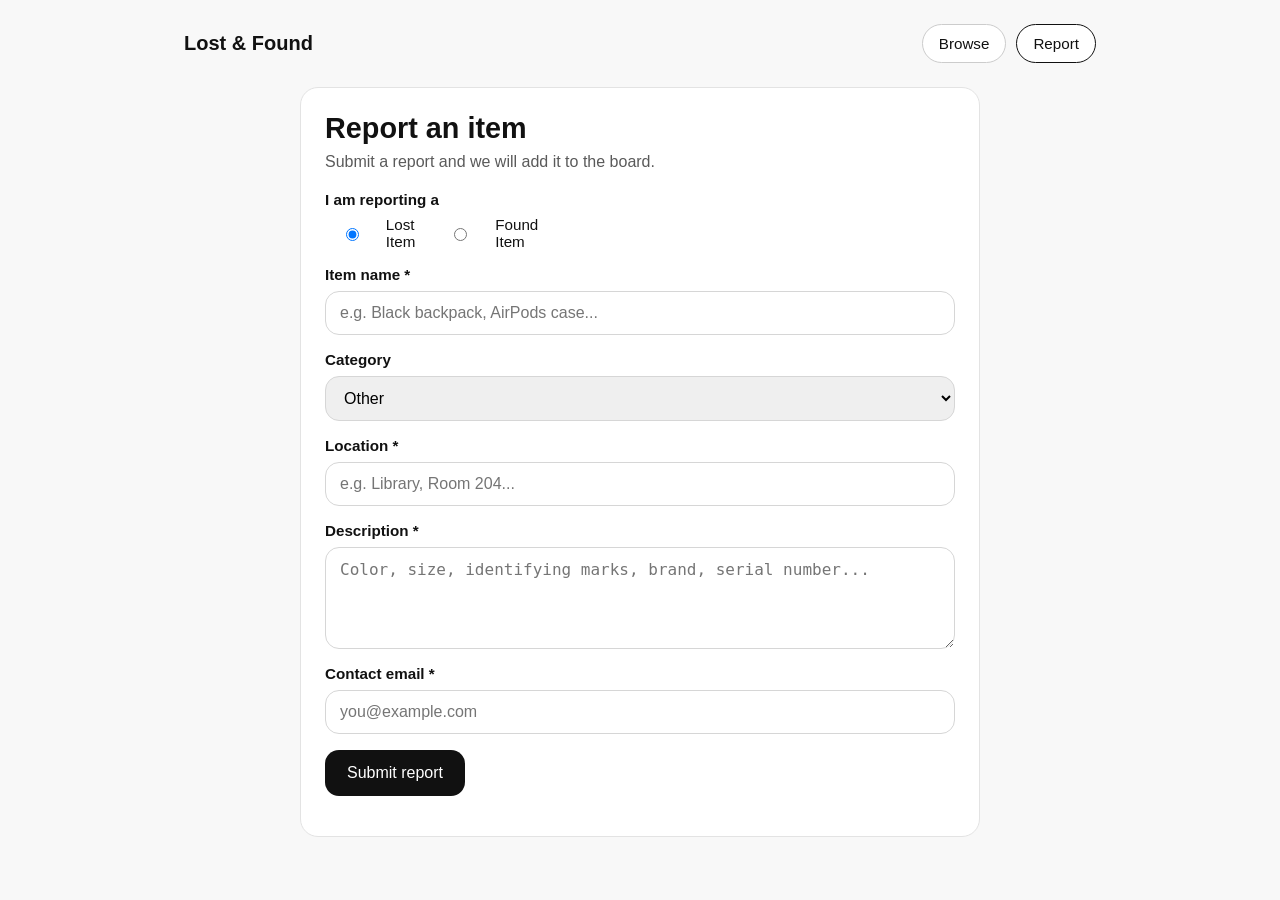
==== public/report.html @ a9d86c38 "init" ====
<!DOCTYPE html>
<html lang="en">
<head>
  <meta charset="UTF-8" />
  <meta name="viewport" content="width=device-width, initial-scale=1.0" />
  <title>Report Item - Lost & Found</title>
  <link rel="stylesheet" href="style.css" />
</head>
<body>
  <div class="page-shell">
    <header class="top-bar">
      <div class="brand">Lost & Found</div>
      <nav class="nav-buttons">
        <a class="nav-link" href="/">Browse</a>
        <a class="nav-link active" href="/report">Report</a>
      </nav>
    </header>

    <main>
      <section class="panel panel-form">
        <div class="panel-header">
          <div>
            <h1>Report an item</h1>
            <p class="subtext">Submit a report and we will add it to the board.</p>
          </div>
        </div>

        <form id="reportForm" class="report-form">
          <label class="input-group">
            <span>I am reporting a</span>
            <div class="radio-row">
              <label><input type="radio" name="type" value="Lost" checked /> Lost Item</label>
              <label><input type="radio" name="type" value="Found" /> Found Item</label>
            </div>
          </label>

          <label class="input-group">
            <span>Item name *</span>
            <input type="text" name="name" placeholder="e.g. Black backpack, AirPods case..." required />
          </label>

          <label class="input-group">
            <span>Category</span>
            <select name="category">
              <option>Other</option>
              <option>Electronics</option>
              <option>Clothing</option>
              <option>Books</option>
              <option>Accessories</option>
              <option>Sports</option>
              <option>Keys</option>
            </select>
          </label>

          <label class="input-group">
            <span>Location *</span>
            <input type="text" name="location" placeholder="e.g. Library, Room 204..." required />
          </label>

          <label class="input-group">
            <span>Description *</span>
            <textarea name="description" rows="4" placeholder="Color, size, identifying marks, brand, serial number..." required></textarea>
          </label>

          <label class="input-group">
            <span>Contact email *</span>
            <input type="email" name="email" placeholder="you@example.com" required />
          </label>

          <button class="submit-button" type="submit">Submit report</button>
          <div id="formMessage" class="form-message"></div>
        </form>
      </section>
    </main>
  </div>

  <script src="report.js"></script>
</body>
</html>
---- public/style.css ----
:root {
  color-scheme: light;
  font-family: Inter, Arial, sans-serif;
}

* {
  box-sizing: border-box;
}

body {
  margin: 0;
  min-height: 100vh;
  background: #f8f8f8;
  color: #111;
}

.page-shell {
  max-width: 960px;
  margin: 0 auto;
  padding: 24px;
}

.top-bar {
  display: flex;
  align-items: center;
  justify-content: space-between;
  gap: 12px;
  margin-bottom: 24px;
}

.brand {
  font-weight: 700;
  font-size: 1.25rem;
}

.nav-buttons {
  display: flex;
  gap: 10px;
  flex-wrap: wrap;
}

.nav-link {
  display: inline-flex;
  align-items: center;
  justify-content: center;
  padding: 10px 16px;
  border: 1px solid #ccc;
  background: #fff;
  color: #111;
  text-decoration: none;
  border-radius: 999px;
  font-size: 0.95rem;
}

.nav-link.active,
.nav-link:hover {
  border-color: #111;
  color: #111;
}

.panel {
  background: #fff;
  border-radius: 18px;
  border: 1px solid #e3e3e3;
  padding: 24px;
}

.panel-header {
  display: flex;
  justify-content: space-between;
  gap: 20px;
  align-items: flex-start;
  margin-bottom: 20px;
}

.panel-header h1 {
  margin: 0;
  font-size: 1.8rem;
}

.subtext {
  margin: 8px 0 0;
  color: #5a5a5a;
  max-width: 540px;
}

.status-pill {
  padding: 8px 14px;
  border-radius: 999px;
  background: #f3f3f3;
  font-size: 0.9rem;
  color: #444;
}

.filters-row,
.category-row {
  display: flex;
  flex-wrap: wrap;
  gap: 10px;
  margin-bottom: 16px;
}

.filter-button,
.category-button {
  border: 1px solid #d1d1d1;
  background: #fff;
  color: #111;
  padding: 10px 14px;
  border-radius: 999px;
  cursor: pointer;
  font-size: 0.95rem;
}

.filter-button.active,
.category-button.active {
  background: #111;
  color: #fff;
  border-color: #111;
}

#searchInput {
  flex: 1;
  min-width: 240px;
  padding: 12px 14px;
  border: 1px solid #dcdcdc;
  border-radius: 14px;
  font-size: 1rem;
}

.item-count {
  margin: 10px 0 14px;
  color: #444;
  font-size: 0.95rem;
}

.cards-grid {
  display: grid;
  gap: 18px;
}

.card {
  padding: 18px;
  border-radius: 20px;
  border: 1px solid #e3e3e3;
  background: #fff;
}

.card-title {
  margin: 0;
  font-size: 1.1rem;
  font-weight: 600;
}

.card-meta {
  display: flex;
  flex-wrap: wrap;
  gap: 10px;
  margin: 12px 0 10px;
  color: #5a5a5a;
  font-size: 0.9rem;
}

.label {
  padding: 5px 10px;
  border-radius: 999px;
  font-size: 0.76rem;
  font-weight: 700;
}

.label.lost {
  color: #a31f1f;
  background: #fdecea;
  border: 1px solid #f3c6c6;
}

.label.found {
  color: #1e663a;
  background: #ecf8f0;
  border: 1px solid #b6e3c8;
}

.card-description,
.card-location {
  margin: 8px 0;
  color: #4b4b4b;
  font-size: 0.95rem;
  line-height: 1.5;
}

.card-footer {
  display: flex;
  flex-wrap: wrap;
  gap: 12px;
  color: #6b6b6b;
  font-size: 0.9rem;
}

.panel-form {
  max-width: 680px;
  margin: 0 auto;
}

.report-form {
  display: grid;
  gap: 16px;
}

.input-group {
  display: grid;
  gap: 8px;
  font-size: 0.95rem;
}

.input-group span {
  font-weight: 600;
}

.input-group input,
.input-group textarea,
.input-group select {
  width: 100%;
  padding: 12px 14px;
  border-radius: 14px;
  border: 1px solid #d6d6d6;
  font-size: 1rem;
  outline: none;
}

.input-group textarea {
  resize: vertical;
}

.radio-row {
  display: flex;
  gap: 16px;
  flex-wrap: wrap;
}

.radio-row label {
  display: inline-flex;
  align-items: center;
  gap: 8px;
  font-weight: 500;
}

.submit-button {
  width: fit-content;
  padding: 14px 22px;
  border: none;
  border-radius: 14px;
  background: #111;
  color: #fff;
  font-size: 1rem;
  cursor: pointer;
}

.submit-button:hover {
  opacity: 0.95;
}

.form-message {
  color: #1e663a;
  font-size: 0.95rem;
}

@media (min-width: 720px) {
  .cards-grid {
    grid-template-columns: repeat(2, minmax(0, 1fr));
  }
}

@media (max-width: 640px) {
  .page-shell {
    padding: 16px;
  }
  .panel-header {
    flex-direction: column;
    align-items: stretch;
  }
  .filters-row,
  .category-row,
  .card-footer {
    flex-direction: column;
    align-items: stretch;
  }
}
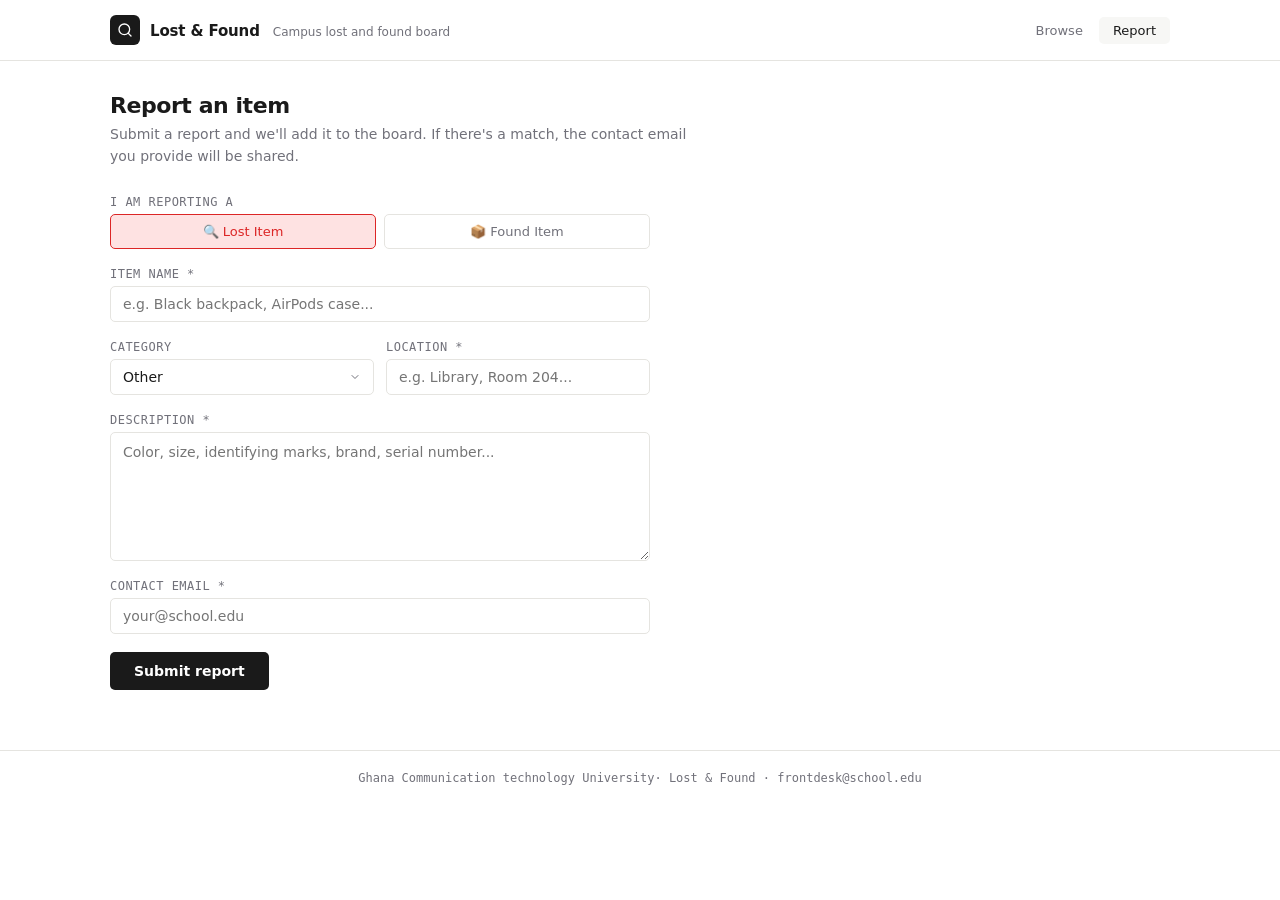
==== commit 215b555a: "final" ====
--- a/public/report.html
+++ b/public/report.html
@@ -7,41 +7,53 @@
   <link rel="stylesheet" href="style.css" />
 </head>
 <body>
-  <div class="page-shell">
-    <header class="top-bar">
-      <div class="brand">Lost & Found</div>
-      <nav class="nav-buttons">
+  <header class="site-header">
+    <div class="header-inner">
+      <div class="brand">
+        <div class="brand-icon">
+          <svg viewBox="0 0 24 24" fill="none" stroke="currentColor" stroke-width="2" stroke-linecap="round" stroke-linejoin="round">
+            <circle cx="11" cy="11" r="8" /><line x1="21" y1="21" x2="16.65" y2="16.65" />
+          </svg>
+        </div>
+        <div>
+          <span class="brand-name">Lost &amp; Found</span>
+          <span class="brand-sub">Campus lost and found board</span>
+        </div>
+      </div>
+      <nav class="top-nav">
         <a class="nav-link" href="/">Browse</a>
         <a class="nav-link active" href="/report">Report</a>
       </nav>
-    </header>
+    </div>
+  </header>
 
-    <main>
-      <section class="panel panel-form">
-        <div class="panel-header">
-          <div>
-            <h1>Report an item</h1>
-            <p class="subtext">Submit a report and we will add it to the board.</p>
+  <main class="page-main">
+    <div class="form-wrap">
+      <div class="form-header">
+        <h1>Report an item</h1>
+        <p>Submit a report and we'll add it to the board. If there's a match, the contact email you provide will be shared.</p>
+      </div>
+
+      <form id="reportForm" class="report-form">
+        <div class="field">
+          <span class="field-label">I am reporting a</span>
+          <div class="toggle-row">
+            <button type="button" class="toggle-btn active" data-value="Lost">🔍 Lost Item</button>
+            <button type="button" class="toggle-btn" data-value="Found">📦 Found Item</button>
           </div>
+          <input type="hidden" name="type" value="Lost" />
         </div>
 
-        <form id="reportForm" class="report-form">
-          <label class="input-group">
-            <span>I am reporting a</span>
-            <div class="radio-row">
-              <label><input type="radio" name="type" value="Lost" checked /> Lost Item</label>
-              <label><input type="radio" name="type" value="Found" /> Found Item</label>
-            </div>
-          </label>
+        <div class="field" id="fieldName">
+          <label class="field-label" for="itemName">Item name *</label>
+          <input id="itemName" name="name" type="text" placeholder="e.g. Black backpack, AirPods case..." required />
+          <span class="field-error hidden">Required</span>
+        </div>
 
-          <label class="input-group">
-            <span>Item name *</span>
-            <input type="text" name="name" placeholder="e.g. Black backpack, AirPods case..." required />
-          </label>
-
-          <label class="input-group">
-            <span>Category</span>
-            <select name="category">
+        <div class="field-row-2">
+          <div class="field">
+            <label class="field-label" for="category">Category</label>
+            <select id="category" name="category">
               <option>Other</option>
               <option>Electronics</option>
               <option>Clothing</option>
@@ -50,29 +62,48 @@
               <option>Sports</option>
               <option>Keys</option>
             </select>
-          </label>
+          </div>
+          <div class="field" id="fieldLocation">
+            <label class="field-label" for="location">Location *</label>
+            <input id="location" name="location" type="text" placeholder="e.g. Library, Room 204..." required />
+            <span class="field-error hidden">Required</span>
+          </div>
+        </div>
 
-          <label class="input-group">
-            <span>Location *</span>
-            <input type="text" name="location" placeholder="e.g. Library, Room 204..." required />
-          </label>
+        <div class="field" id="fieldDescription">
+          <label class="field-label" for="description">Description *</label>
+          <textarea id="description" name="description" rows="5" placeholder="Color, size, identifying marks, brand, serial number..." required></textarea>
+          <span class="field-error hidden">Required</span>
+        </div>
 
-          <label class="input-group">
-            <span>Description *</span>
-            <textarea name="description" rows="4" placeholder="Color, size, identifying marks, brand, serial number..." required></textarea>
-          </label>
+        <div class="field" id="fieldEmail">
+          <label class="field-label" for="email">Contact email *</label>
+          <input id="email" name="email" type="email" placeholder="your@school.edu" required />
+          <span class="field-error hidden">Required</span>
+        </div>
 
-          <label class="input-group">
-            <span>Contact email *</span>
-            <input type="email" name="email" placeholder="you@example.com" required />
-          </label>
+        <button class="submit-btn" type="submit">Submit report</button>
+        <p id="formError" class="form-error hidden"></p>
+      </form>
 
-          <button class="submit-button" type="submit">Submit report</button>
-          <div id="formMessage" class="form-message"></div>
-        </form>
-      </section>
-    </main>
-  </div>
+      <div id="successState" class="success-state hidden">
+        <div class="success-icon">
+          <svg viewBox="0 0 24 24" fill="none" stroke="currentColor" stroke-width="2.5" stroke-linecap="round" stroke-linejoin="round">
+            <polyline points="20 6 9 17 4 12" />
+          </svg>
+        </div>
+        <div>
+          <h3>Report submitted</h3>
+          <p>Your item has been added to the board. Someone will be in touch if there's a match.</p>
+        </div>
+        <button type="button" class="success-again" id="submitAnother">Submit another</button>
+      </div>
+    </div>
+  </main>
+
+  <footer class="site-footer">
+    <p>Ghana Communication technology University· Lost &amp; Found · frontdesk@school.edu</p>
+  </footer>
 
   <script src="report.js"></script>
 </body>
--- a/public/style.css
+++ b/public/style.css
@@ -1,6 +1,20 @@
+@import url('https://fonts.googleapis.com/css2?family=Instrument+Sans:wght@400;500;600;700&display=swap');
+@import url('https://fonts.googleapis.com/css2?family=DM+Mono:wght@400;500&display=swap');
+
 :root {
   color-scheme: light;
-  font-family: Inter, Arial, sans-serif;
+  --font-sans: 'Instrument Sans', system-ui, -apple-system, sans-serif;
+  --font-mono: 'DM Mono', ui-monospace, monospace;
+  --color-background: #ffffff;
+  --color-foreground: #1a1a1a;
+  --color-card: #f7f7f5;
+  --color-border: #e5e4e0;
+  --color-muted: #71717a;
+  --color-accent: #d97706;
+  --color-found: #16a34a;
+  --color-found-light: #dcfce7;
+  --color-lost: #dc2626;
+  --color-lost-light: #fee2e2;
 }
 
 * {
@@ -10,277 +24,649 @@
 body {
   margin: 0;
   min-height: 100vh;
-  background: #f8f8f8;
-  color: #111;
-}
-
-.page-shell {
-  max-width: 960px;
+  font-family: var(--font-sans);
+  background: var(--color-background);
+  color: var(--color-foreground);
+  -webkit-font-smoothing: antialiased;
+}
+
+button,
+input,
+select,
+textarea {
+  font: inherit;
+  color: inherit;
+}
+
+a {
+  color: inherit;
+}
+
+::-webkit-scrollbar { width: 4px; height: 4px; }
+::-webkit-scrollbar-track { background: transparent; }
+::-webkit-scrollbar-thumb { background: #d4d4d0; border-radius: 2px; }
+::-webkit-scrollbar-thumb:hover { background: #a3a39f; }
+
+/* ---------- Header ---------- */
+
+.site-header {
+  position: sticky;
+  top: 0;
+  z-index: 50;
+  background: #ffffff;
+  border-bottom: 1px solid var(--color-border);
+}
+
+.header-inner {
+  max-width: 1100px;
   margin: 0 auto;
-  padding: 24px;
-}
-
-.top-bar {
+  padding: 0 20px;
+  height: 60px;
   display: flex;
   align-items: center;
   justify-content: space-between;
+}
+
+.brand {
+  display: flex;
+  align-items: center;
+  gap: 10px;
+}
+
+.brand-icon {
+  width: 30px;
+  height: 30px;
+  border-radius: 6px;
+  background: var(--color-foreground);
+  display: flex;
+  align-items: center;
+  justify-content: center;
+  flex-shrink: 0;
+}
+
+.brand-icon svg {
+  width: 16px;
+  height: 16px;
+  stroke: #ffffff;
+}
+
+.brand-name {
+  font-size: 15px;
+  font-weight: 700;
+  letter-spacing: -0.01em;
+}
+
+.brand-sub {
+  font-size: 12px;
+  color: var(--color-muted);
+  margin-left: 8px;
+}
+
+@media (max-width: 560px) {
+  .brand-sub { display: none; }
+}
+
+.top-nav {
+  display: flex;
+  gap: 2px;
+}
+
+.nav-link {
+  padding: 6px 14px;
+  font-size: 13px;
+  font-weight: 500;
+  border-radius: 5px;
+  text-decoration: none;
+  color: var(--color-muted);
+  transition: background 0.15s, color 0.15s;
+}
+
+.nav-link.active {
+  background: var(--color-card);
+  color: var(--color-foreground);
+}
+
+.nav-link:hover:not(.active) {
+  color: var(--color-foreground);
+}
+
+/* ---------- Main ---------- */
+
+.page-main {
+  max-width: 1100px;
+  margin: 0 auto;
+  padding: 32px 20px 60px;
+}
+
+/* ---------- Stats row ---------- */
+
+.stats-row {
+  display: flex;
+  gap: 10px;
+  margin-bottom: 28px;
+  flex-wrap: wrap;
+}
+
+.stat-btn {
+  display: flex;
+  align-items: center;
+  gap: 8px;
+  padding: 8px 14px;
+  border-radius: 6px;
+  border: 1px solid var(--color-border);
+  background: #ffffff;
+  cursor: pointer;
+  transition: all 0.15s;
+}
+
+.stat-btn span {
+  font-size: 13px;
+  font-weight: 500;
+  color: var(--color-muted);
+}
+
+.stat-btn .count {
+  font-family: var(--font-mono);
+  font-size: 11px;
+  font-weight: 500;
+  padding: 1px 6px;
+  border-radius: 10px;
+  background: var(--color-card);
+  color: var(--color-muted);
+  transition: all 0.15s;
+}
+
+.stat-btn.active[data-filter="all"] {
+  border-color: var(--color-foreground);
+  background: var(--color-card);
+}
+.stat-btn.active[data-filter="all"] span { color: var(--color-foreground); }
+.stat-btn.active[data-filter="all"] .count { background: var(--color-foreground); color: #fff; }
+
+.stat-btn.active[data-filter="Lost"] {
+  border-color: var(--color-lost);
+  background: var(--color-lost-light);
+}
+.stat-btn.active[data-filter="Lost"] span { color: var(--color-lost); }
+.stat-btn.active[data-filter="Lost"] .count { background: var(--color-lost); color: #fff; }
+
+.stat-btn.active[data-filter="Found"] {
+  border-color: var(--color-found);
+  background: var(--color-found-light);
+}
+.stat-btn.active[data-filter="Found"] span { color: var(--color-found); }
+.stat-btn.active[data-filter="Found"] .count { background: var(--color-found); color: #fff; }
+
+/* ---------- Search + category filters ---------- */
+
+.filters-row {
+  display: flex;
+  gap: 10px;
+  margin-bottom: 20px;
+  flex-wrap: wrap;
+}
+
+.search-box {
+  flex: 1 1 200px;
+  position: relative;
+  min-width: 180px;
+}
+
+.search-box .icon-search {
+  position: absolute;
+  left: 10px;
+  top: 50%;
+  transform: translateY(-50%);
+  width: 14px;
+  height: 14px;
+  stroke: var(--color-muted);
+  pointer-events: none;
+}
+
+.search-box input {
+  width: 100%;
+  padding: 9px 12px 9px 32px;
+  font-size: 13px;
+  border: 1px solid var(--color-border);
+  border-radius: 5px;
+  background: #ffffff;
+  outline: none;
+  transition: border-color 0.15s;
+}
+
+.search-box input:focus {
+  border-color: #a3a3a3;
+}
+
+.category-row {
+  display: flex;
+  gap: 6px;
+  flex-wrap: wrap;
+}
+
+.category-btn {
+  padding: 7px 12px;
+  font-size: 12px;
+  font-weight: 500;
+  border: 1px solid var(--color-border);
+  border-radius: 4px;
+  background: #ffffff;
+  color: var(--color-muted);
+  cursor: pointer;
+  transition: all 0.12s;
+}
+
+.category-btn.active {
+  border-color: var(--color-foreground);
+  background: var(--color-foreground);
+  color: #ffffff;
+}
+
+/* ---------- Results ---------- */
+
+.results-copy {
+  font-family: var(--font-mono);
+  font-size: 12px;
+  color: var(--color-muted);
+  margin-bottom: 16px;
+}
+
+.items-grid {
+  display: grid;
+  grid-template-columns: repeat(auto-fill, minmax(260px, 1fr));
+  gap: 14px;
+}
+
+.card {
+  background: #ffffff;
+  border: 1px solid var(--color-border);
+  border-radius: 6px;
+  padding: 20px;
+  display: flex;
+  flex-direction: column;
+  gap: 10px;
+  cursor: pointer;
+  transition: box-shadow 0.15s ease;
+}
+
+.card:hover {
+  box-shadow: 0 2px 12px rgba(0, 0, 0, 0.07);
+}
+
+.card-top {
+  display: flex;
+  justify-content: space-between;
+  align-items: flex-start;
+  gap: 8px;
+}
+
+.card-title {
+  margin: 0;
+  font-size: 15px;
+  font-weight: 600;
+  line-height: 1.3;
+}
+
+.badge {
+  font-family: var(--font-mono);
+  font-size: 10px;
+  letter-spacing: 0.08em;
+  font-weight: 500;
+  padding: 2px 7px;
+  border-radius: 3px;
+  text-transform: uppercase;
+  white-space: nowrap;
+}
+
+.badge.found { background: var(--color-found-light); color: var(--color-found); }
+.badge.lost { background: var(--color-lost-light); color: var(--color-lost); }
+
+.tag-row {
+  display: flex;
+  gap: 6px;
+  flex-wrap: wrap;
+}
+
+.tag-pill {
+  font-family: var(--font-mono);
+  font-size: 10px;
+  letter-spacing: 0.06em;
+  padding: 2px 6px;
+  border-radius: 3px;
+  background: var(--color-card);
+  color: var(--color-muted);
+  border: 1px solid var(--color-border);
+}
+
+.card-meta {
+  display: flex;
+  flex-direction: column;
+  gap: 3px;
+}
+
+.meta-row {
+  font-size: 12px;
+  color: var(--color-muted);
+  margin: 0;
+  display: flex;
+  align-items: center;
+  gap: 5px;
+}
+
+.meta-row svg {
+  width: 11px;
+  height: 11px;
+  flex-shrink: 0;
+}
+
+.meta-date {
+  font-family: var(--font-mono);
+  letter-spacing: 0.02em;
+  text-transform: uppercase;
+}
+
+.card-details {
+  display: none;
+  flex-direction: column;
+  gap: 8px;
+  border-top: 1px solid var(--color-border);
+  padding-top: 12px;
+}
+
+.card.expanded .card-details {
+  display: flex;
+}
+
+.card-description {
+  font-size: 13px;
+  line-height: 1.55;
+  margin: 0;
+  color: #3a3a3a;
+}
+
+.card-contact {
+  font-size: 12px;
+  color: var(--color-accent);
+  font-family: var(--font-mono);
+  text-decoration: none;
+  display: inline-flex;
+  align-items: center;
+  gap: 4px;
+}
+
+.card-contact svg {
+  width: 11px;
+  height: 11px;
+}
+
+.card-hint {
+  font-size: 11px;
+  color: #b0b0aa;
+  margin: 0;
+  letter-spacing: 0.02em;
+}
+
+/* ---------- Empty state ---------- */
+
+.empty-state {
+  text-align: center;
+  padding: 64px 24px;
+  color: var(--color-muted);
+}
+
+.empty-state svg {
+  width: 36px;
+  height: 36px;
+  opacity: 0.4;
+  margin: 0 auto 14px;
+  display: block;
+}
+
+.empty-state p {
+  font-size: 14px;
+  margin: 0;
+}
+
+.empty-state button {
+  margin-top: 12px;
+  font-size: 12px;
+  color: var(--color-accent);
+  background: none;
+  border: none;
+  cursor: pointer;
+}
+
+/* ---------- Report form ---------- */
+
+.form-wrap {
+  max-width: 600px;
+}
+
+.form-header {
+  margin-bottom: 28px;
+}
+
+.form-header h1 {
+  font-size: 22px;
+  font-weight: 700;
+  margin: 0 0 6px;
+  letter-spacing: -0.02em;
+}
+
+.form-header p {
+  font-size: 14px;
+  color: var(--color-muted);
+  margin: 0;
+  line-height: 1.55;
+}
+
+.report-form {
+  display: flex;
+  flex-direction: column;
+  gap: 18px;
+  max-width: 540px;
+}
+
+.field {
+  display: flex;
+  flex-direction: column;
+}
+
+.field-label {
+  display: block;
+  font-size: 12px;
+  font-weight: 500;
+  color: var(--color-muted);
+  margin-bottom: 5px;
+  letter-spacing: 0.04em;
+  font-family: var(--font-mono);
+  text-transform: uppercase;
+}
+
+.field input,
+.field select,
+.field textarea {
+  width: 100%;
+  padding: 9px 12px;
+  font-size: 14px;
+  border: 1px solid var(--color-border);
+  border-radius: 5px;
+  background: #ffffff;
+  outline: none;
+  transition: border-color 0.15s;
+}
+
+.field input:focus,
+.field select:focus,
+.field textarea:focus {
+  border-color: #a3a3a3;
+}
+
+.field select {
+  appearance: none;
+  cursor: pointer;
+  background-image: url("data:image/svg+xml,%3Csvg xmlns='http://www.w3.org/2000/svg' width='12' height='12' viewBox='0 0 24 24' fill='none' stroke='%2371717a' stroke-width='2' stroke-linecap='round' stroke-linejoin='round'%3E%3Cpolyline points='6 9 12 15 18 9'%3E%3C/polyline%3E%3C/svg%3E");
+  background-repeat: no-repeat;
+  background-position: right 12px center;
+  padding-right: 30px;
+}
+
+.field textarea {
+  resize: vertical;
+  min-height: 88px;
+  line-height: 1.55;
+}
+
+.field.has-error input,
+.field.has-error textarea {
+  border-color: var(--color-lost);
+}
+
+.field-error {
+  font-size: 11px;
+  color: var(--color-lost);
+  margin-top: 3px;
+}
+
+.field-row-2 {
+  display: grid;
+  grid-template-columns: 1fr 1fr;
   gap: 12px;
-  margin-bottom: 24px;
-}
-
-.brand {
-  font-weight: 700;
-  font-size: 1.25rem;
-}
-
-.nav-buttons {
-  display: flex;
-  gap: 10px;
-  flex-wrap: wrap;
-}
-
-.nav-link {
-  display: inline-flex;
+}
+
+.toggle-row {
+  display: flex;
+  gap: 8px;
+}
+
+.toggle-btn {
+  flex: 1;
+  padding: 9px;
+  font-size: 13px;
+  font-weight: 500;
+  border: 1px solid var(--color-border);
+  border-radius: 5px;
+  background: #ffffff;
+  color: var(--color-muted);
+  cursor: pointer;
+  transition: all 0.15s;
+}
+
+.toggle-btn.active[data-value="Lost"] {
+  border-color: var(--color-lost);
+  background: var(--color-lost-light);
+  color: var(--color-lost);
+}
+
+.toggle-btn.active[data-value="Found"] {
+  border-color: var(--color-found);
+  background: var(--color-found-light);
+  color: var(--color-found);
+}
+
+.submit-btn {
+  align-self: flex-start;
+  padding: 11px 24px;
+  font-size: 14px;
+  font-weight: 600;
+  background: var(--color-foreground);
+  color: #ffffff;
+  border: none;
+  border-radius: 5px;
+  cursor: pointer;
+  transition: opacity 0.15s;
+}
+
+.submit-btn:hover {
+  opacity: 0.8;
+}
+
+.submit-btn:disabled {
+  opacity: 0.5;
+  cursor: default;
+}
+
+.form-error {
+  font-size: 12px;
+  color: var(--color-lost);
+  margin: 0;
+}
+
+/* ---------- Success state ---------- */
+
+.success-state {
+  text-align: center;
+  padding: 60px 24px;
+  display: flex;
+  flex-direction: column;
+  align-items: center;
+  gap: 16px;
+}
+
+.success-icon {
+  width: 48px;
+  height: 48px;
+  border-radius: 50%;
+  background: var(--color-found-light);
+  display: flex;
   align-items: center;
   justify-content: center;
-  padding: 10px 16px;
-  border: 1px solid #ccc;
-  background: #fff;
-  color: #111;
-  text-decoration: none;
-  border-radius: 999px;
-  font-size: 0.95rem;
-}
-
-.nav-link.active,
-.nav-link:hover {
-  border-color: #111;
-  color: #111;
-}
-
-.panel {
-  background: #fff;
-  border-radius: 18px;
-  border: 1px solid #e3e3e3;
-  padding: 24px;
-}
-
-.panel-header {
-  display: flex;
-  justify-content: space-between;
-  gap: 20px;
-  align-items: flex-start;
-  margin-bottom: 20px;
-}
-
-.panel-header h1 {
-  margin: 0;
-  font-size: 1.8rem;
-}
-
-.subtext {
-  margin: 8px 0 0;
-  color: #5a5a5a;
-  max-width: 540px;
-}
-
-.status-pill {
-  padding: 8px 14px;
-  border-radius: 999px;
-  background: #f3f3f3;
-  font-size: 0.9rem;
-  color: #444;
-}
-
-.filters-row,
-.category-row {
-  display: flex;
-  flex-wrap: wrap;
-  gap: 10px;
-  margin-bottom: 16px;
-}
-
-.filter-button,
-.category-button {
-  border: 1px solid #d1d1d1;
-  background: #fff;
-  color: #111;
-  padding: 10px 14px;
-  border-radius: 999px;
-  cursor: pointer;
-  font-size: 0.95rem;
-}
-
-.filter-button.active,
-.category-button.active {
-  background: #111;
-  color: #fff;
-  border-color: #111;
-}
-
-#searchInput {
-  flex: 1;
-  min-width: 240px;
-  padding: 12px 14px;
-  border: 1px solid #dcdcdc;
-  border-radius: 14px;
-  font-size: 1rem;
-}
-
-.item-count {
-  margin: 10px 0 14px;
-  color: #444;
-  font-size: 0.95rem;
-}
-
-.cards-grid {
-  display: grid;
-  gap: 18px;
-}
-
-.card {
-  padding: 18px;
-  border-radius: 20px;
-  border: 1px solid #e3e3e3;
-  background: #fff;
-}
-
-.card-title {
-  margin: 0;
-  font-size: 1.1rem;
+}
+
+.success-icon svg {
+  width: 22px;
+  height: 22px;
+  stroke: var(--color-found);
+}
+
+.success-state h3 {
+  font-size: 17px;
   font-weight: 600;
-}
-
-.card-meta {
-  display: flex;
-  flex-wrap: wrap;
-  gap: 10px;
-  margin: 12px 0 10px;
-  color: #5a5a5a;
-  font-size: 0.9rem;
-}
-
-.label {
-  padding: 5px 10px;
-  border-radius: 999px;
-  font-size: 0.76rem;
-  font-weight: 700;
-}
-
-.label.lost {
-  color: #a31f1f;
-  background: #fdecea;
-  border: 1px solid #f3c6c6;
-}
-
-.label.found {
-  color: #1e663a;
-  background: #ecf8f0;
-  border: 1px solid #b6e3c8;
-}
-
-.card-description,
-.card-location {
-  margin: 8px 0;
-  color: #4b4b4b;
-  font-size: 0.95rem;
-  line-height: 1.5;
-}
-
-.card-footer {
-  display: flex;
-  flex-wrap: wrap;
-  gap: 12px;
-  color: #6b6b6b;
-  font-size: 0.9rem;
-}
-
-.panel-form {
-  max-width: 680px;
-  margin: 0 auto;
-}
-
-.report-form {
-  display: grid;
-  gap: 16px;
-}
-
-.input-group {
-  display: grid;
-  gap: 8px;
-  font-size: 0.95rem;
-}
-
-.input-group span {
-  font-weight: 600;
-}
-
-.input-group input,
-.input-group textarea,
-.input-group select {
-  width: 100%;
-  padding: 12px 14px;
-  border-radius: 14px;
-  border: 1px solid #d6d6d6;
-  font-size: 1rem;
-  outline: none;
-}
-
-.input-group textarea {
-  resize: vertical;
-}
-
-.radio-row {
-  display: flex;
-  gap: 16px;
-  flex-wrap: wrap;
-}
-
-.radio-row label {
-  display: inline-flex;
-  align-items: center;
-  gap: 8px;
-  font-weight: 500;
-}
-
-.submit-button {
-  width: fit-content;
-  padding: 14px 22px;
-  border: none;
-  border-radius: 14px;
-  background: #111;
-  color: #fff;
-  font-size: 1rem;
-  cursor: pointer;
-}
-
-.submit-button:hover {
-  opacity: 0.95;
-}
-
-.form-message {
-  color: #1e663a;
-  font-size: 0.95rem;
-}
-
-@media (min-width: 720px) {
-  .cards-grid {
-    grid-template-columns: repeat(2, minmax(0, 1fr));
+  margin: 0 0 6px;
+}
+
+.success-state p {
+  font-size: 13px;
+  color: var(--color-muted);
+  margin: 0;
+}
+
+.success-again {
+  margin-top: 8px;
+  padding: 9px 20px;
+  font-size: 13px;
+  font-weight: 500;
+  border: 1px solid var(--color-border);
+  border-radius: 5px;
+  background: #ffffff;
+  cursor: pointer;
+}
+
+.success-again:hover {
+  background: var(--color-card);
+}
+
+.hidden {
+  display: none !important;
+}
+
+/* ---------- Footer ---------- */
+
+.site-footer {
+  border-top: 1px solid var(--color-border);
+  padding: 20px;
+  text-align: center;
+}
+
+.site-footer p {
+  font-size: 12px;
+  color: var(--color-muted);
+  margin: 0;
+  font-family: var(--font-mono);
+}
+
+@media (max-width: 760px) {
+  .field-row-2 {
+    grid-template-columns: 1fr;
   }
 }
-
-@media (max-width: 640px) {
-  .page-shell {
-    padding: 16px;
-  }
-  .panel-header {
-    flex-direction: column;
-    align-items: stretch;
-  }
-  .filters-row,
-  .category-row,
-  .card-footer {
-    flex-direction: column;
-    align-items: stretch;
-  }
-}
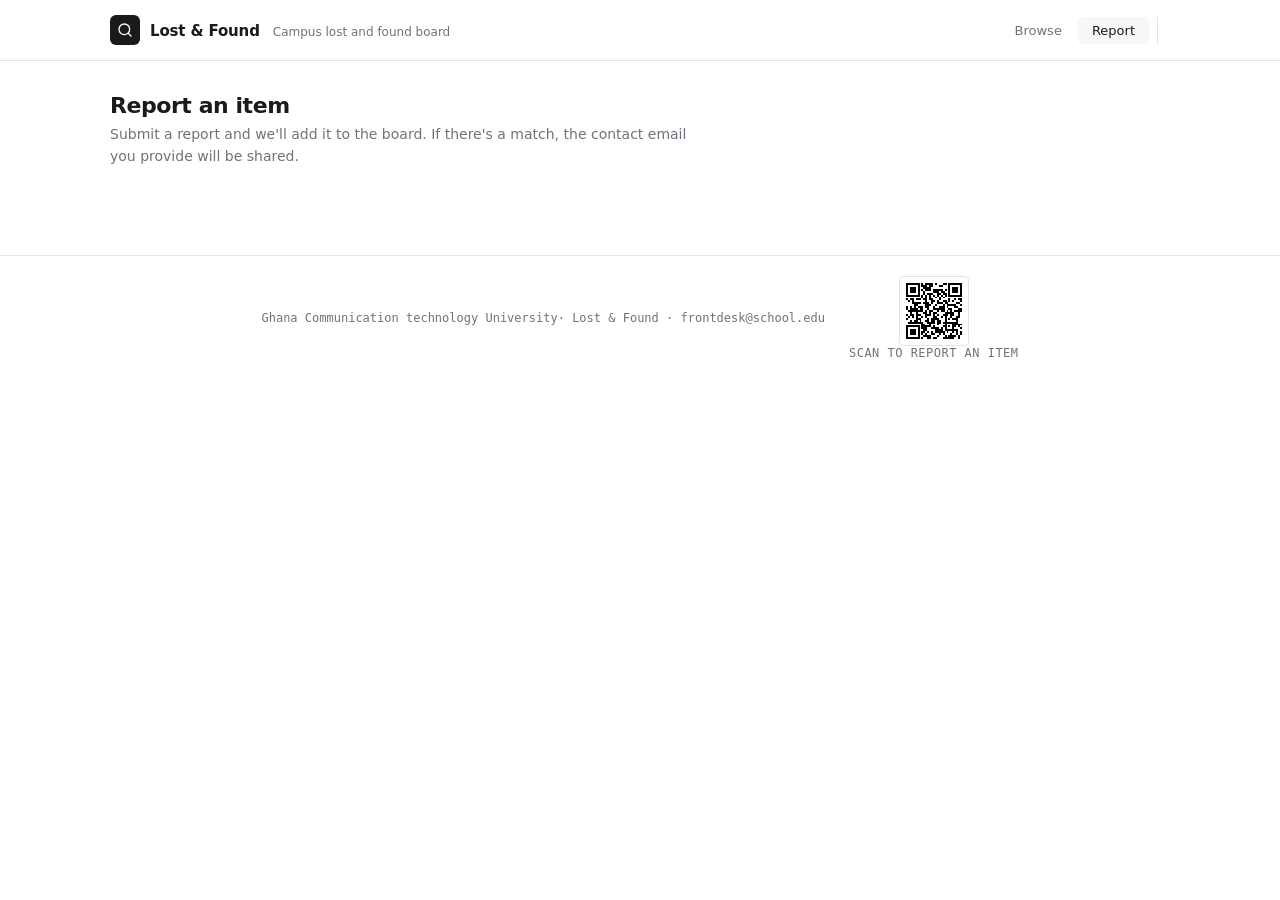
==== commit 213a3c8c: "auth" ====
--- a/public/report.html
+++ b/public/report.html
@@ -23,6 +23,7 @@
       <nav class="top-nav">
         <a class="nav-link" href="/">Browse</a>
         <a class="nav-link active" href="/report">Report</a>
+        <span id="authArea" class="auth-area"></span>
       </nav>
     </div>
   </header>
@@ -34,7 +35,12 @@
         <p>Submit a report and we'll add it to the board. If there's a match, the contact email you provide will be shared.</p>
       </div>
 
-      <form id="reportForm" class="report-form">
+      <div id="loginPrompt" class="empty-state hidden">
+        <p>You need to be logged in to report an item.</p>
+        <a class="submit-btn login-prompt-link" href="/login">Log in / Sign up</a>
+      </div>
+
+      <form id="reportForm" class="report-form hidden">
         <div class="field">
           <span class="field-label">I am reporting a</span>
           <div class="toggle-row">
@@ -102,9 +108,18 @@
   </main>
 
   <footer class="site-footer">
-    <p>Ghana Communication technology University· Lost &amp; Found · frontdesk@school.edu</p>
+    <div class="footer-inner">
+      <p>Ghana Communication technology University· Lost &amp; Found · frontdesk@school.edu</p>
+      <div class="footer-qr">
+        <div class="qr-box" id="footerQr"></div>
+        <p class="qr-caption">Scan to report an item</p>
+      </div>
+    </div>
   </footer>
 
+  <script src="qrcode.js"></script>
+  <script src="qr.js"></script>
+  <script src="auth.js"></script>
   <script src="report.js"></script>
 </body>
 </html>
--- a/public/style.css
+++ b/public/style.css
@@ -130,6 +130,27 @@
   color: var(--color-foreground);
 }
 
+.auth-area {
+  display: flex;
+  align-items: center;
+  gap: 10px;
+  margin-left: 6px;
+  padding-left: 12px;
+  border-left: 1px solid var(--color-border);
+}
+
+.auth-greeting {
+  font-size: 13px;
+  color: var(--color-muted);
+  white-space: nowrap;
+}
+
+.auth-logout {
+  border: none;
+  background: none;
+  cursor: pointer;
+}
+
 /* ---------- Main ---------- */
 
 .page-main {
@@ -436,6 +457,12 @@
   cursor: pointer;
 }
 
+.login-prompt-link {
+  display: inline-block;
+  margin-top: 16px;
+  text-decoration: none;
+}
+
 /* ---------- Report form ---------- */
 
 .form-wrap {
@@ -522,6 +549,12 @@
   border-color: var(--color-lost);
 }
 
+.field input:read-only {
+  background: var(--color-card);
+  color: var(--color-muted);
+  cursor: not-allowed;
+}
+
 .field-error {
   font-size: 11px;
   color: var(--color-lost);
@@ -550,6 +583,12 @@
   color: var(--color-muted);
   cursor: pointer;
   transition: all 0.15s;
+}
+
+.toggle-btn.active {
+  border-color: var(--color-foreground);
+  background: var(--color-card);
+  color: var(--color-foreground);
 }
 
 .toggle-btn.active[data-value="Lost"] {
@@ -650,12 +689,61 @@
   display: none !important;
 }
 
+/* ---------- QR codes ---------- */
+
+.qr-box {
+  display: inline-flex;
+  align-items: center;
+  justify-content: center;
+  background: #ffffff;
+  border: 1px solid var(--color-border);
+  border-radius: 4px;
+  padding: 6px;
+  line-height: 0;
+}
+
+.qr-box svg {
+  display: block;
+}
+
+.qr-caption {
+  font-family: var(--font-mono);
+  font-size: 10px;
+  letter-spacing: 0.04em;
+  color: var(--color-muted);
+  margin: 4px 0 0;
+  text-transform: uppercase;
+}
+
+.card-qr {
+  display: flex;
+  flex-direction: column;
+  align-items: flex-start;
+  margin-top: 4px;
+}
+
 /* ---------- Footer ---------- */
 
 .site-footer {
   border-top: 1px solid var(--color-border);
   padding: 20px;
+}
+
+.footer-inner {
+  max-width: 1100px;
+  margin: 0 auto;
+  display: flex;
+  align-items: center;
+  justify-content: center;
+  gap: 24px;
+  flex-wrap: wrap;
   text-align: center;
+}
+
+.footer-qr {
+  display: flex;
+  flex-direction: column;
+  align-items: center;
 }
 
 .site-footer p {
